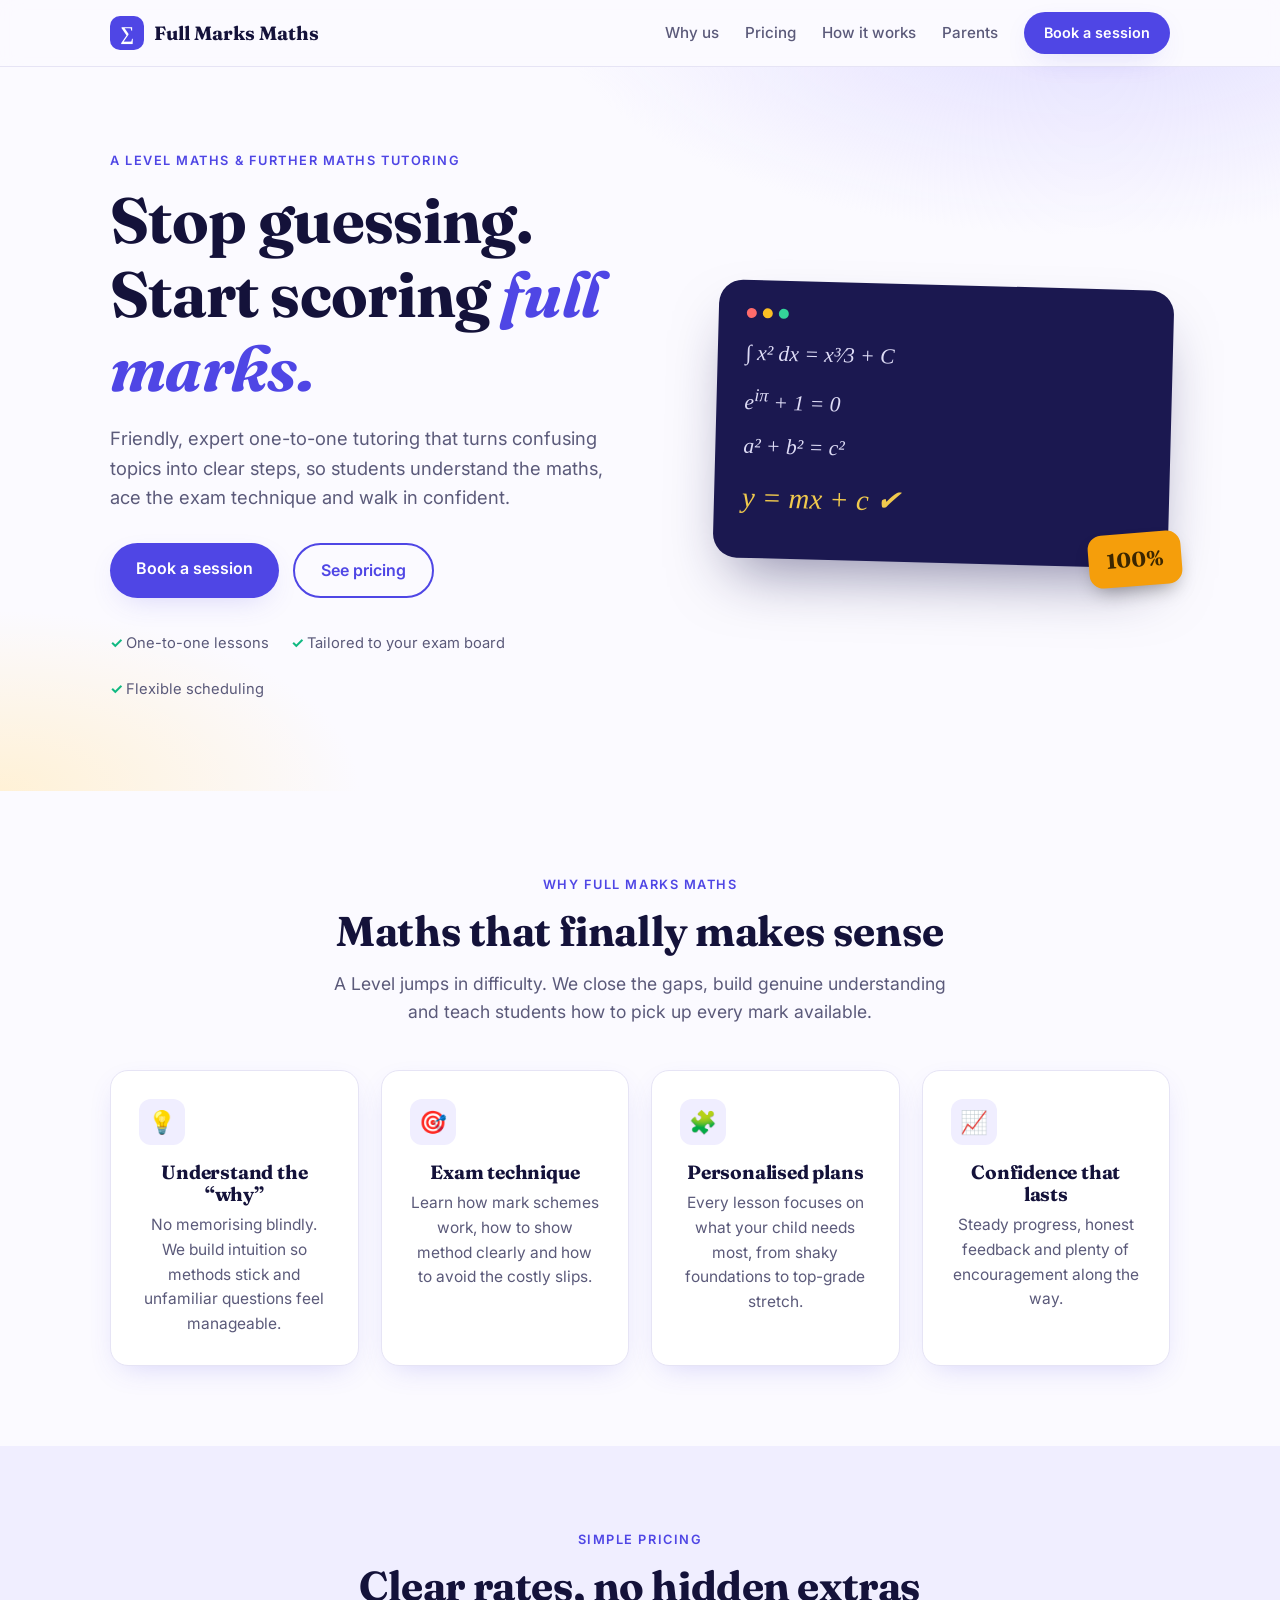
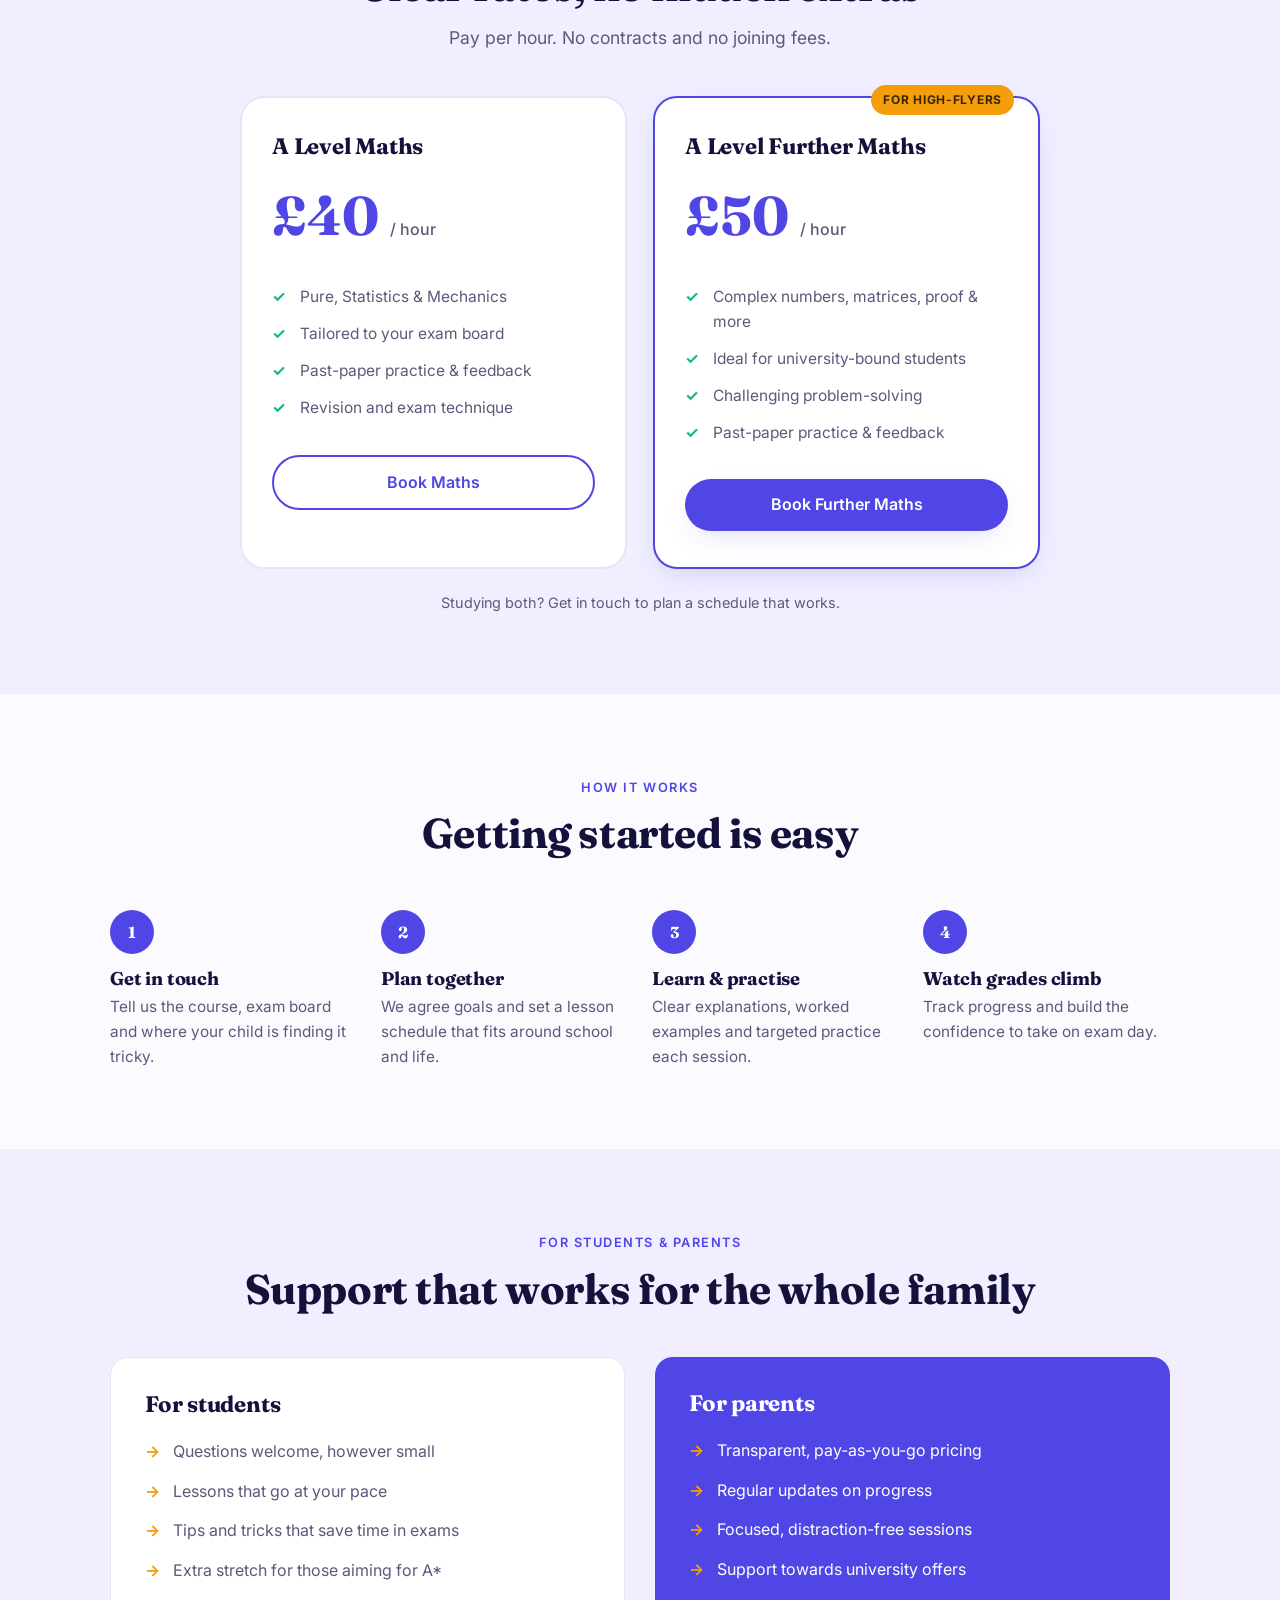
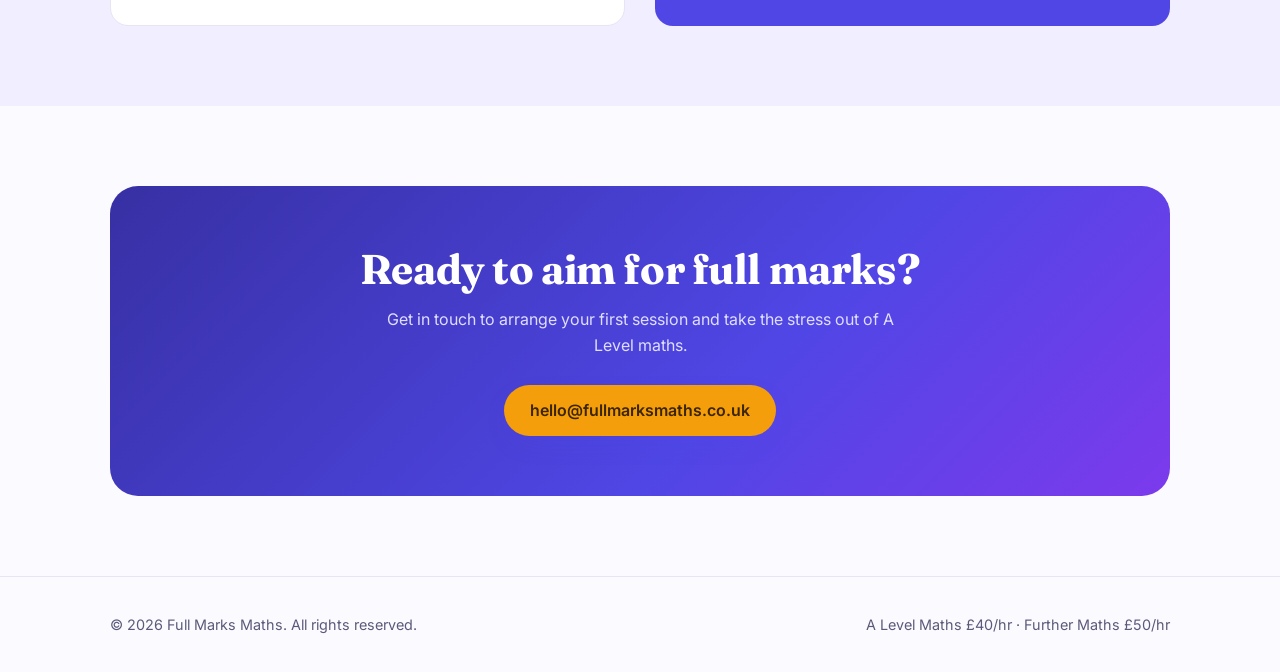
==== index.html @ 12a7d4d7 "Add Full Marks Maths homepage Co-Authored-By: Claude Sonnet 5.5 <noreply@anthropic.com> Claude-Sessi" ====
<!doctype html>
<html lang="en-GB">
<head>
<meta charset="utf-8">
<meta name="viewport" content="width=device-width, initial-scale=1">
<title>Full Marks Maths | A Level Maths & Further Maths Tutoring</title>
<meta name="description" content="Expert one-to-one A Level Maths (£40/hr) and Further Maths (£50/hr) tutoring. Build confidence, understand the why, and aim for full marks.">
<link rel="icon" href="data:image/svg+xml,<svg xmlns='http://www.w3.org/2000/svg' viewBox='0 0 100 100'><rect width='100' height='100' rx='22' fill='%234f46e5'/><text x='50' y='68' font-size='56' text-anchor='middle' fill='white' font-family='Georgia' font-style='italic'>∑</text></svg>">
<link rel="preconnect" href="https://fonts.googleapis.com">
<link rel="preconnect" href="https://fonts.gstatic.com" crossorigin>
<link href="https://fonts.googleapis.com/css2?family=Fraunces:opsz,wght@9..144,600;9..144,700&family=Inter:wght@400;500;600&display=swap" rel="stylesheet">
<style>
:root{
  --ink:#14123a; --muted:#5b5a7a; --bg:#fbfaff; --card:#ffffff;
  --brand:#4f46e5; --brand-dark:#3730a3; --accent:#f59e0b; --mint:#10b981;
  --line:#e6e4f5; --soft:#f0eeff;
  --radius:18px; --shadow:0 10px 30px -12px rgba(79,70,229,.25);
}
*{box-sizing:border-box;margin:0;padding:0}
html{scroll-behavior:smooth}
body{font-family:Inter,system-ui,sans-serif;color:var(--ink);background:var(--bg);line-height:1.6}
h1,h2,h3{font-family:Fraunces,Georgia,serif;line-height:1.15;letter-spacing:-.01em}
a{color:inherit}
.wrap{max-width:1100px;margin:0 auto;padding:0 20px}
section{padding:80px 0}
.eyebrow{display:inline-block;font-weight:600;font-size:.8rem;letter-spacing:.12em;text-transform:uppercase;color:var(--brand);margin-bottom:12px}
h2{font-size:clamp(1.8rem,4vw,2.6rem);margin-bottom:14px}
.lead{color:var(--muted);font-size:1.1rem;max-width:620px}
.center{text-align:center}.center .lead{margin:0 auto}

/* nav */
header{position:sticky;top:0;z-index:10;background:rgba(251,250,255,.85);backdrop-filter:blur(10px);border-bottom:1px solid var(--line)}
nav{display:flex;align-items:center;justify-content:space-between;height:66px}
.logo{display:flex;align-items:center;gap:10px;font-family:Fraunces,serif;font-weight:700;font-size:1.2rem;text-decoration:none}
.logo b{display:grid;place-items:center;width:34px;height:34px;border-radius:10px;background:var(--brand);color:#fff;font-style:italic}
nav ul{display:flex;gap:26px;list-style:none;align-items:center}
nav ul a{text-decoration:none;font-weight:500;font-size:.95rem;color:var(--muted)}
nav ul a:hover{color:var(--brand)}
.btn{display:inline-block;padding:13px 26px;border-radius:999px;background:var(--brand);color:#fff!important;font-weight:600;text-decoration:none;box-shadow:var(--shadow);transition:transform .15s,background .15s}
.btn:hover{background:var(--brand-dark);transform:translateY(-2px)}
.btn.ghost{background:transparent;color:var(--brand)!important;border:2px solid var(--brand);box-shadow:none}
.btn.ghost:hover{background:var(--soft)}
.btn.sm{padding:9px 20px;font-size:.9rem}

/* hero */
.hero{position:relative;overflow:hidden;padding:80px 0 90px;background:
  radial-gradient(900px 400px at 85% -10%,#e0dcff 0,transparent 60%),
  radial-gradient(600px 300px at 0% 100%,#fff1d6 0,transparent 60%)}
.hero .grid{display:grid;grid-template-columns:1.1fr .9fr;gap:50px;align-items:center}
.hero h1{font-size:clamp(2.4rem,6vw,4rem);margin-bottom:20px}
.hero h1 em{color:var(--brand);font-style:italic}
.hero p{font-size:1.15rem;color:var(--muted);max-width:520px;margin-bottom:30px}
.cta{display:flex;gap:14px;flex-wrap:wrap}
.trust{display:flex;gap:22px;flex-wrap:wrap;margin-top:34px;font-size:.92rem;color:var(--muted)}
.trust span::before{content:"✓ ";color:var(--mint);font-weight:700}

/* hero card */
.board{background:#1b1850;color:#e9e7ff;border-radius:24px;padding:28px;box-shadow:0 30px 60px -20px rgba(27,24,80,.5);transform:rotate(1.5deg);position:relative}
.board .dots{display:flex;gap:6px;margin-bottom:18px}
.board .dots i{width:10px;height:10px;border-radius:50%;background:#ff6b6b}
.board .dots i:nth-child(2){background:#fbbf24}.board .dots i:nth-child(3){background:#34d399}
.board .eq{font-family:"Times New Roman",Georgia,serif;font-style:italic;font-size:1.35rem;margin:10px 0;opacity:.95}
.board .eq.big{font-size:1.8rem;color:#fcd34d}
.board .mark{position:absolute;right:-14px;bottom:-18px;background:var(--accent);color:#3b2600;font-weight:700;border-radius:14px;padding:10px 18px;transform:rotate(-6deg);box-shadow:0 10px 20px -8px rgba(0,0,0,.4);font-family:Fraunces,serif;font-size:1.3rem}

/* cards */
.cards{display:grid;grid-template-columns:repeat(auto-fit,minmax(240px,1fr));gap:22px;margin-top:44px}
.card{background:var(--card);border:1px solid var(--line);border-radius:var(--radius);padding:28px;box-shadow:var(--shadow)}
.card .ic{width:46px;height:46px;border-radius:12px;background:var(--soft);display:grid;place-items:center;font-size:1.4rem;margin-bottom:16px}
.card h3{font-size:1.2rem;margin-bottom:8px}
.card p{color:var(--muted);font-size:.97rem}

/* pricing */
.alt{background:var(--soft)}
.prices{display:grid;grid-template-columns:repeat(auto-fit,minmax(280px,1fr));gap:26px;max-width:800px;margin:44px auto 0}
.price{background:#fff;border:2px solid var(--line);border-radius:24px;padding:36px 30px;text-align:left;position:relative}
.price.pop{border-color:var(--brand);box-shadow:var(--shadow)}
.price .tag{position:absolute;top:-13px;right:24px;background:var(--accent);color:#3b2600;font-weight:700;font-size:.75rem;padding:5px 12px;border-radius:999px;letter-spacing:.06em;text-transform:uppercase}
.price h3{font-size:1.4rem}
.amt{font-family:Fraunces,serif;font-size:3.4rem;font-weight:700;color:var(--brand);margin:12px 0 2px}
.amt small{font-size:1rem;color:var(--muted);font-family:Inter,sans-serif;font-weight:500}
.price ul{list-style:none;margin:20px 0 28px}
.price li{padding:6px 0 6px 28px;position:relative;color:var(--muted);font-size:.97rem}
.price li::before{content:"✓";position:absolute;left:0;color:var(--mint);font-weight:700}
.price .btn{width:100%;text-align:center}
.note{margin-top:22px;color:var(--muted);font-size:.9rem}

/* steps */
.steps{display:grid;grid-template-columns:repeat(auto-fit,minmax(220px,1fr));gap:24px;margin-top:44px;counter-reset:s}
.step{counter-increment:s;padding-top:8px}
.step::before{content:counter(s);display:grid;place-items:center;width:44px;height:44px;border-radius:50%;background:var(--brand);color:#fff;font-family:Fraunces,serif;font-weight:700;margin-bottom:14px}
.step h3{font-size:1.15rem;margin-bottom:6px}
.step p{color:var(--muted);font-size:.96rem}

/* parents/quote */
.two{display:grid;grid-template-columns:1fr 1fr;gap:30px;margin-top:44px}
.panel{border-radius:var(--radius);padding:34px}
.panel.a{background:#fff;border:1px solid var(--line)}
.panel.b{background:var(--brand);color:#fff}
.panel h3{margin-bottom:14px;font-size:1.4rem}
.panel ul{list-style:none}
.panel li{padding:7px 0 7px 28px;position:relative}
.panel li::before{content:"→";position:absolute;left:0;color:var(--accent);font-weight:700}
.panel.a li{color:var(--muted)}

/* cta band */
.band{background:linear-gradient(135deg,#3730a3,#4f46e5 60%,#7c3aed);color:#fff;border-radius:28px;padding:60px 30px;text-align:center}
.band h2{color:#fff}
.band p{color:#e0deff;max-width:520px;margin:0 auto 26px}
.band .btn{background:var(--accent);color:#3b2600!important}
.band .btn:hover{background:#fbbf24}

footer{padding:36px 0;color:var(--muted);font-size:.9rem;border-top:1px solid var(--line)}
footer .wrap{display:flex;justify-content:space-between;flex-wrap:wrap;gap:10px}

@media(max-width:820px){
  .hero .grid,.two{grid-template-columns:1fr}
  .board{transform:none;margin-top:10px}
  nav ul li:not(:last-child){display:none}
  section{padding:60px 0}
}
@media(prefers-reduced-motion:reduce){*{transition:none!important;scroll-behavior:auto!important}}
</style>
</head>
<body>

<header>
  <div class="wrap">
    <nav aria-label="Main">
      <a class="logo" href="#top"><b>∑</b> Full Marks Maths</a>
      <ul>
        <li><a href="#why">Why us</a></li>
        <li><a href="#pricing">Pricing</a></li>
        <li><a href="#how">How it works</a></li>
        <li><a href="#parents">Parents</a></li>
        <li><a class="btn sm" href="#contact">Book a session</a></li>
      </ul>
    </nav>
  </div>
</header>

<main id="top">
<section class="hero">
  <div class="wrap grid">
    <div>
      <span class="eyebrow">A Level Maths &amp; Further Maths Tutoring</span>
      <h1>Stop guessing. Start scoring <em>full marks.</em></h1>
      <p>Friendly, expert one-to-one tutoring that turns confusing topics into clear steps, so students understand the maths, ace the exam technique and walk in confident.</p>
      <div class="cta">
        <a class="btn" href="#contact">Book a session</a>
        <a class="btn ghost" href="#pricing">See pricing</a>
      </div>
      <div class="trust">
        <span>One-to-one lessons</span>
        <span>Tailored to your exam board</span>
        <span>Flexible scheduling</span>
      </div>
    </div>
    <div class="board" aria-hidden="true">
      <div class="dots"><i></i><i></i><i></i></div>
      <div class="eq">∫ x² dx = x³⁄3 + C</div>
      <div class="eq">e<sup>iπ</sup> + 1 = 0</div>
      <div class="eq">a² + b² = c²</div>
      <div class="eq big">y = mx + c ✔</div>
      <div class="mark">100%</div>
    </div>
  </div>
</section>

<section id="why">
  <div class="wrap center">
    <span class="eyebrow">Why Full Marks Maths</span>
    <h2>Maths that finally makes sense</h2>
    <p class="lead">A Level jumps in difficulty. We close the gaps, build genuine understanding and teach students how to pick up every mark available.</p>
    <div class="cards">
      <div class="card"><div class="ic">💡</div><h3>Understand the “why”</h3><p>No memorising blindly. We build intuition so methods stick and unfamiliar questions feel manageable.</p></div>
      <div class="card"><div class="ic">🎯</div><h3>Exam technique</h3><p>Learn how mark schemes work, how to show method clearly and how to avoid the costly slips.</p></div>
      <div class="card"><div class="ic">🧩</div><h3>Personalised plans</h3><p>Every lesson focuses on what your child needs most, from shaky foundations to top-grade stretch.</p></div>
      <div class="card"><div class="ic">📈</div><h3>Confidence that lasts</h3><p>Steady progress, honest feedback and plenty of encouragement along the way.</p></div>
    </div>
  </div>
</section>

<section id="pricing" class="alt">
  <div class="wrap center">
    <span class="eyebrow">Simple pricing</span>
    <h2>Clear rates, no hidden extras</h2>
    <p class="lead">Pay per hour. No contracts and no joining fees.</p>
    <div class="prices">
      <div class="price">
        <h3>A Level Maths</h3>
        <div class="amt">£40 <small>/ hour</small></div>
        <ul>
          <li>Pure, Statistics &amp; Mechanics</li>
          <li>Tailored to your exam board</li>
          <li>Past-paper practice &amp; feedback</li>
          <li>Revision and exam technique</li>
        </ul>
        <a class="btn ghost" href="#contact">Book Maths</a>
      </div>
      <div class="price pop">
        <span class="tag">For high-flyers</span>
        <h3>A Level Further Maths</h3>
        <div class="amt">£50 <small>/ hour</small></div>
        <ul>
          <li>Complex numbers, matrices, proof &amp; more</li>
          <li>Ideal for university-bound students</li>
          <li>Challenging problem-solving</li>
          <li>Past-paper practice &amp; feedback</li>
        </ul>
        <a class="btn" href="#contact">Book Further Maths</a>
      </div>
    </div>
    <p class="note">Studying both? Get in touch to plan a schedule that works.</p>
  </div>
</section>

<section id="how">
  <div class="wrap center">
    <span class="eyebrow">How it works</span>
    <h2>Getting started is easy</h2>
    <div class="steps" style="text-align:left">
      <div class="step"><h3>Get in touch</h3><p>Tell us the course, exam board and where your child is finding it tricky.</p></div>
      <div class="step"><h3>Plan together</h3><p>We agree goals and set a lesson schedule that fits around school and life.</p></div>
      <div class="step"><h3>Learn &amp; practise</h3><p>Clear explanations, worked examples and targeted practice each session.</p></div>
      <div class="step"><h3>Watch grades climb</h3><p>Track progress and build the confidence to take on exam day.</p></div>
    </div>
  </div>
</section>

<section id="parents" class="alt">
  <div class="wrap">
    <div class="center">
      <span class="eyebrow">For students &amp; parents</span>
      <h2>Support that works for the whole family</h2>
    </div>
    <div class="two">
      <div class="panel a">
        <h3>For students</h3>
        <ul>
          <li>Questions welcome, however small</li>
          <li>Lessons that go at your pace</li>
          <li>Tips and tricks that save time in exams</li>
          <li>Extra stretch for those aiming for A*</li>
        </ul>
      </div>
      <div class="panel b">
        <h3>For parents</h3>
        <ul>
          <li>Transparent, pay-as-you-go pricing</li>
          <li>Regular updates on progress</li>
          <li>Focused, distraction-free sessions</li>
          <li>Support towards university offers</li>
        </ul>
      </div>
    </div>
  </div>
</section>

<section id="contact">
  <div class="wrap">
    <div class="band">
      <h2>Ready to aim for full marks?</h2>
      <p>Get in touch to arrange your first session and take the stress out of A Level maths.</p>
      <a class="btn" href="mailto:hello@fullmarksmaths.co.uk">hello@fullmarksmaths.co.uk</a>
    </div>
  </div>
</section>
</main>

<footer>
  <div class="wrap">
    <span>© <span id="yr">2026</span> Full Marks Maths. All rights reserved.</span>
    <span>A Level Maths £40/hr · Further Maths £50/hr</span>
  </div>
</footer>
<script>document.getElementById('yr').textContent=new Date().getFullYear()</script>
</body>
</html>
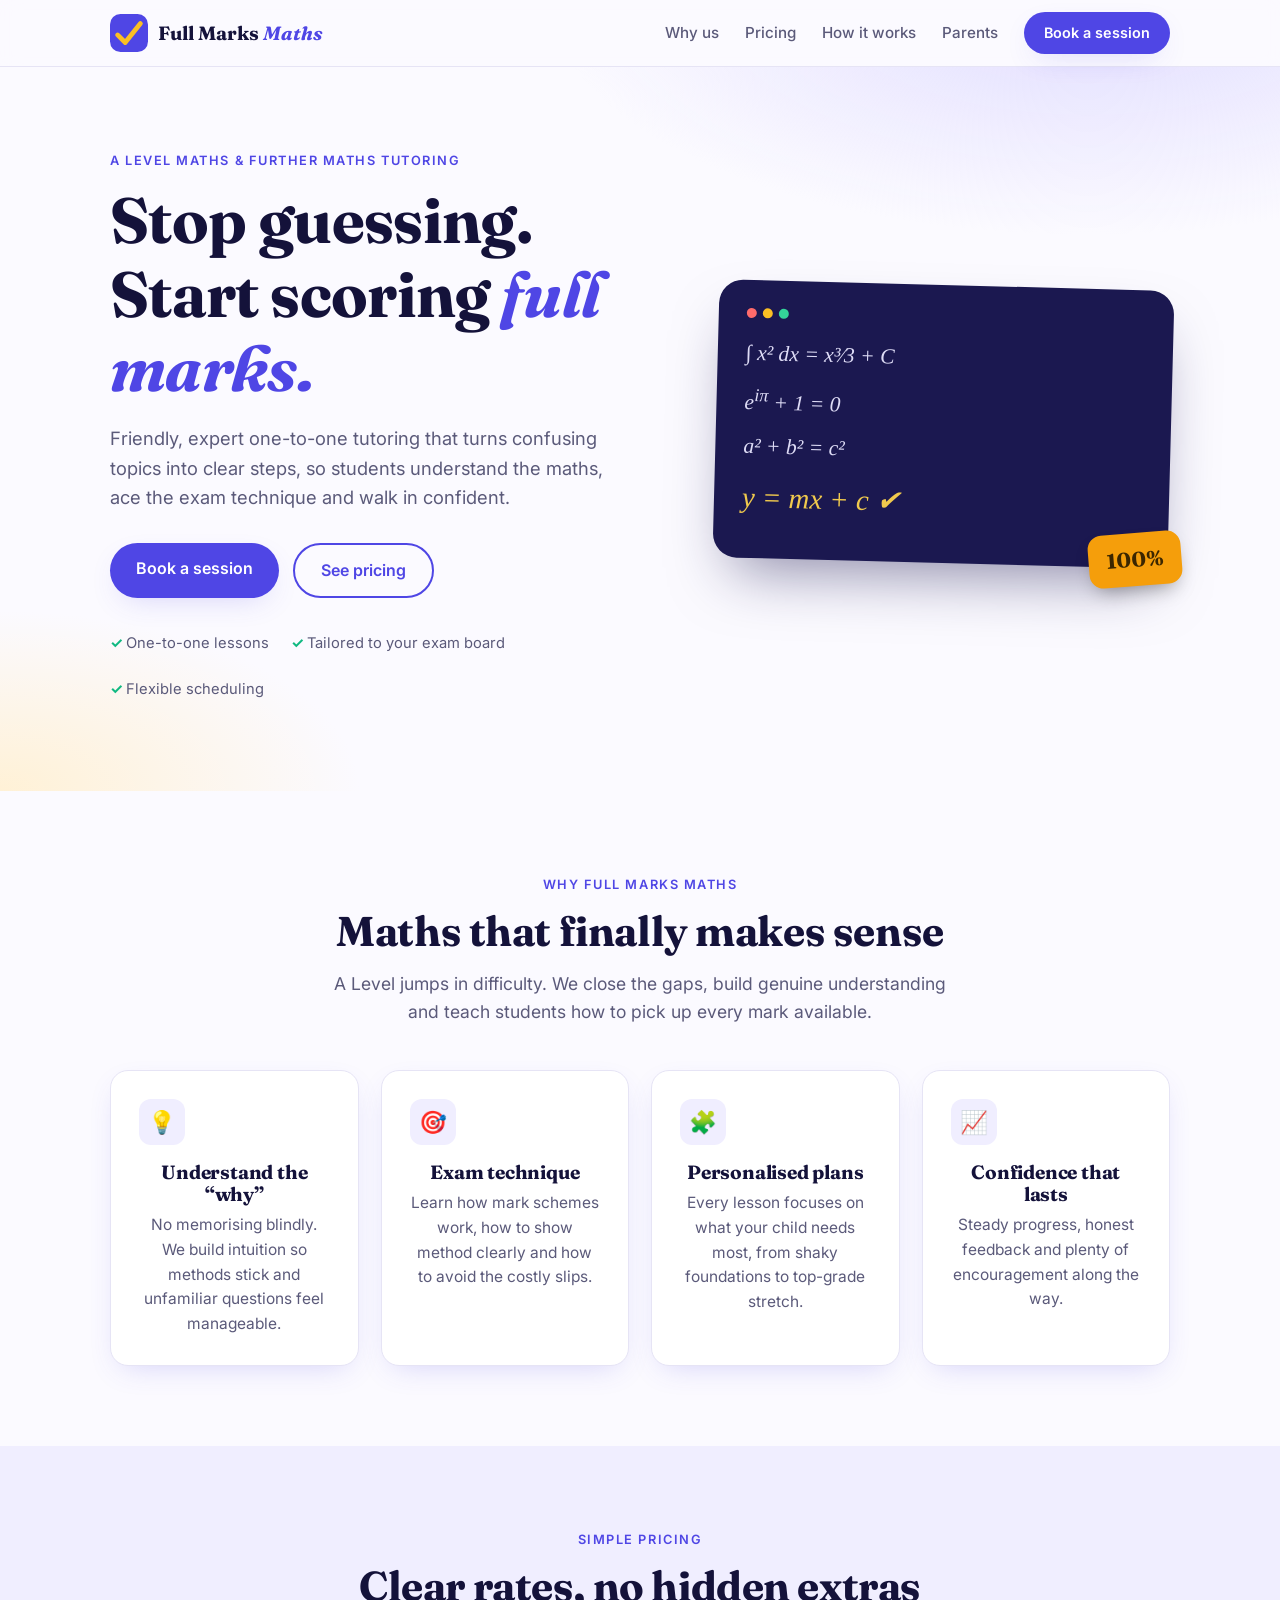
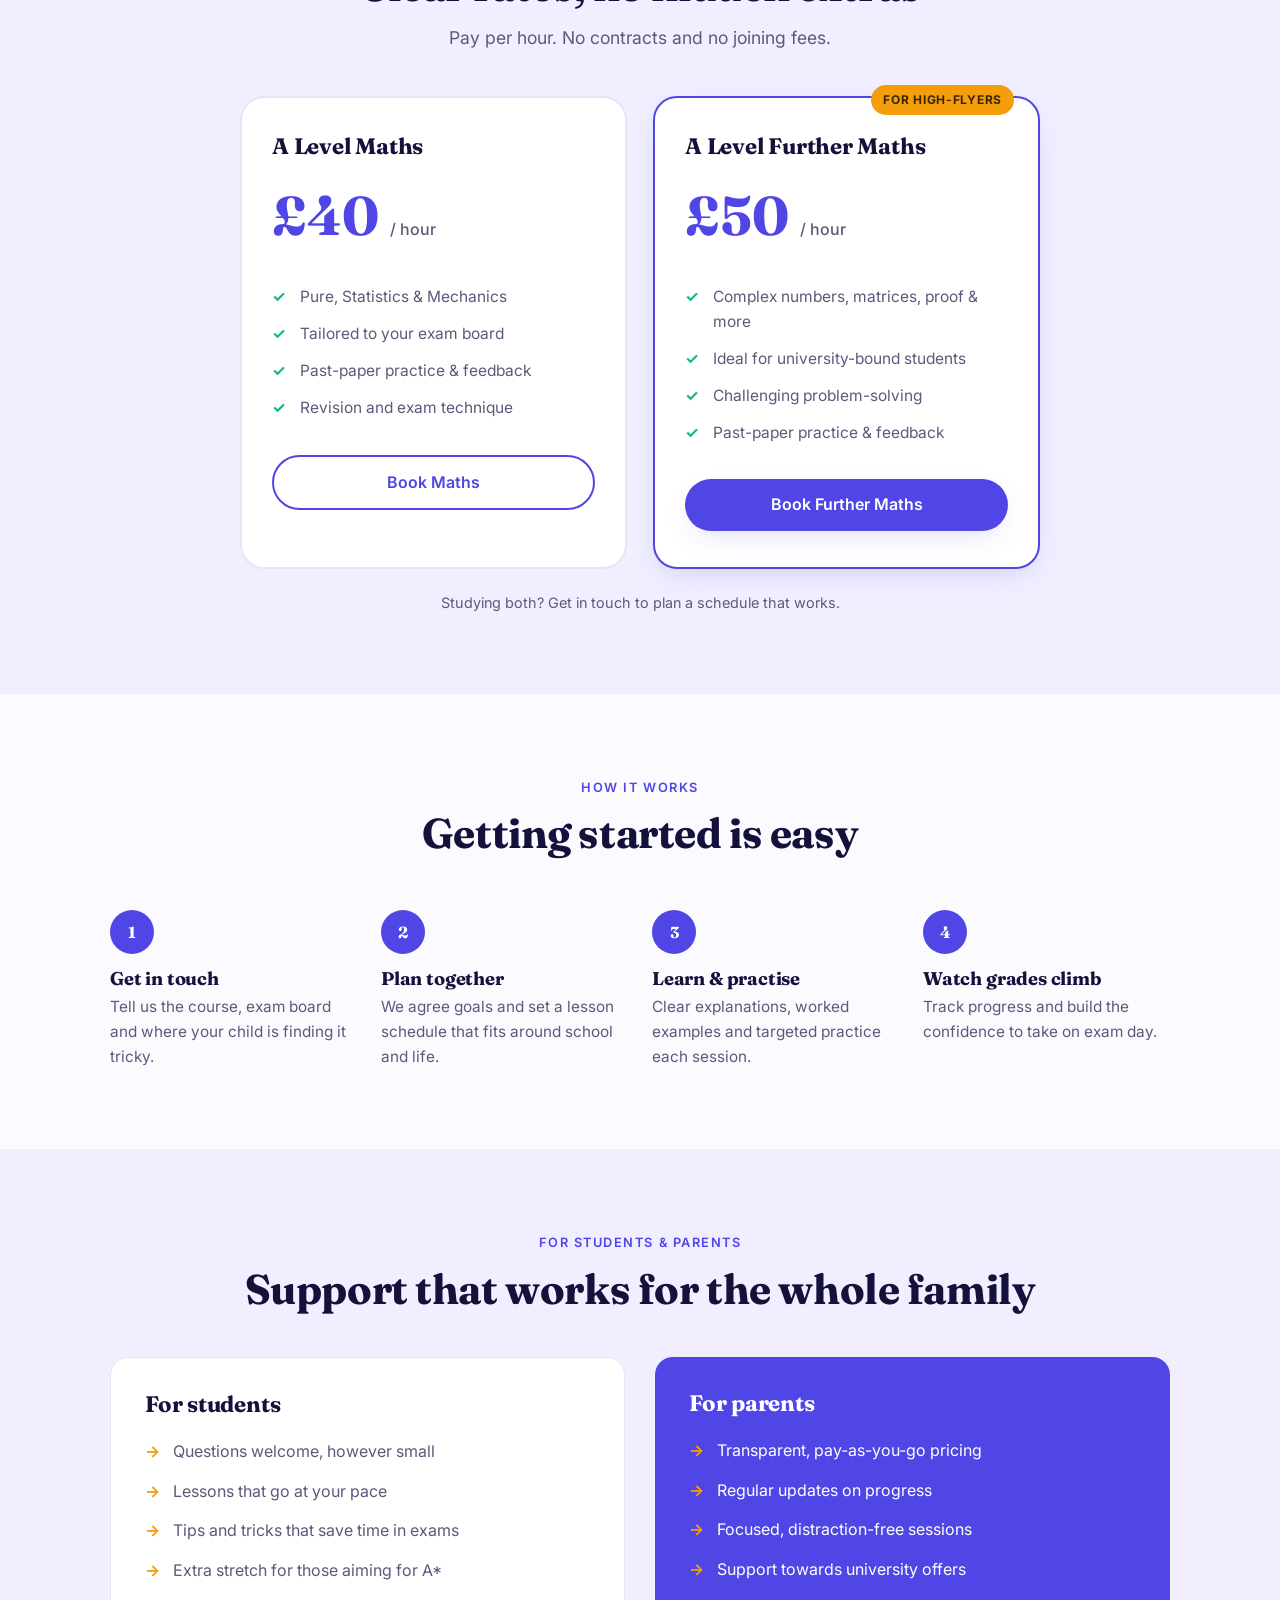
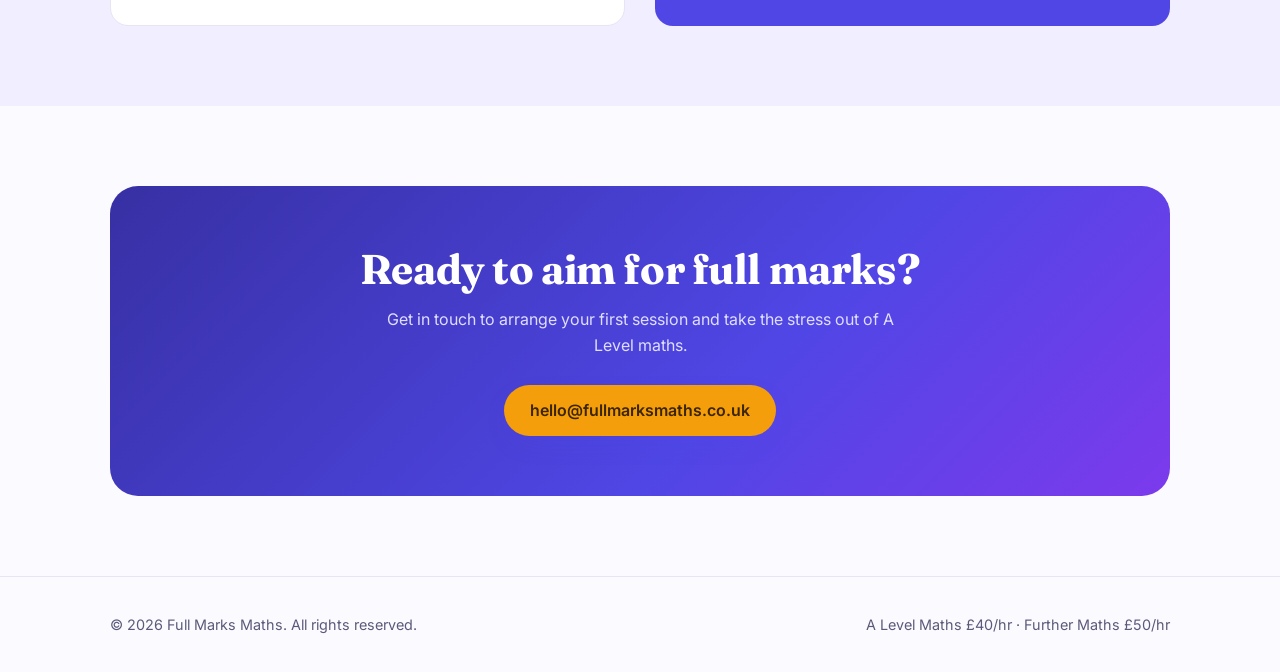
==== commit 05035206: "Replace logo with checkmark mark Co-Authored-By: Claude Sonnet 5.5 <noreply@anthropic.com> Claude-Se" ====
--- a/index.html
+++ b/index.html
@@ -5,7 +5,7 @@
 <meta name="viewport" content="width=device-width, initial-scale=1">
 <title>Full Marks Maths | A Level Maths & Further Maths Tutoring</title>
 <meta name="description" content="Expert one-to-one A Level Maths (£40/hr) and Further Maths (£50/hr) tutoring. Build confidence, understand the why, and aim for full marks.">
-<link rel="icon" href="data:image/svg+xml,<svg xmlns='http://www.w3.org/2000/svg' viewBox='0 0 100 100'><rect width='100' height='100' rx='22' fill='%234f46e5'/><text x='50' y='68' font-size='56' text-anchor='middle' fill='white' font-family='Georgia' font-style='italic'>∑</text></svg>">
+<link rel="icon" href="data:image/svg+xml,<svg xmlns='http://www.w3.org/2000/svg' viewBox='0 0 100 100'><rect width='100' height='100' rx='22' fill='%234f46e5'/><path d='M22 54l18 18 38-42' fill='none' stroke='%23fbbf24' stroke-width='12' stroke-linecap='round' stroke-linejoin='round'/></svg>">
 <link rel="preconnect" href="https://fonts.googleapis.com">
 <link rel="preconnect" href="https://fonts.gstatic.com" crossorigin>
 <link href="https://fonts.googleapis.com/css2?family=Fraunces:opsz,wght@9..144,600;9..144,700&family=Inter:wght@400;500;600&display=swap" rel="stylesheet">
@@ -32,7 +32,7 @@
 header{position:sticky;top:0;z-index:10;background:rgba(251,250,255,.85);backdrop-filter:blur(10px);border-bottom:1px solid var(--line)}
 nav{display:flex;align-items:center;justify-content:space-between;height:66px}
 .logo{display:flex;align-items:center;gap:10px;font-family:Fraunces,serif;font-weight:700;font-size:1.2rem;text-decoration:none}
-.logo b{display:grid;place-items:center;width:34px;height:34px;border-radius:10px;background:var(--brand);color:#fff;font-style:italic}
+.logo .lm{color:var(--brand);font-style:italic}
 nav ul{display:flex;gap:26px;list-style:none;align-items:center}
 nav ul a{text-decoration:none;font-weight:500;font-size:.95rem;color:var(--muted)}
 nav ul a:hover{color:var(--brand)}
@@ -127,7 +127,10 @@
 <header>
   <div class="wrap">
     <nav aria-label="Main">
-      <a class="logo" href="#top"><b>∑</b> Full Marks Maths</a>
+      <a class="logo" href="#top" aria-label="Full Marks Maths home">
+        <svg width="38" height="38" viewBox="0 0 40 40" aria-hidden="true"><rect width="40" height="40" rx="11" fill="#4f46e5"/><path d="M8 22l8 8L32 10" fill="none" stroke="#fbbf24" stroke-width="5" stroke-linecap="round" stroke-linejoin="round"/></svg>
+        <span>Full Marks <span class="lm">Maths</span></span>
+      </a>
       <ul>
         <li><a href="#why">Why us</a></li>
         <li><a href="#pricing">Pricing</a></li>
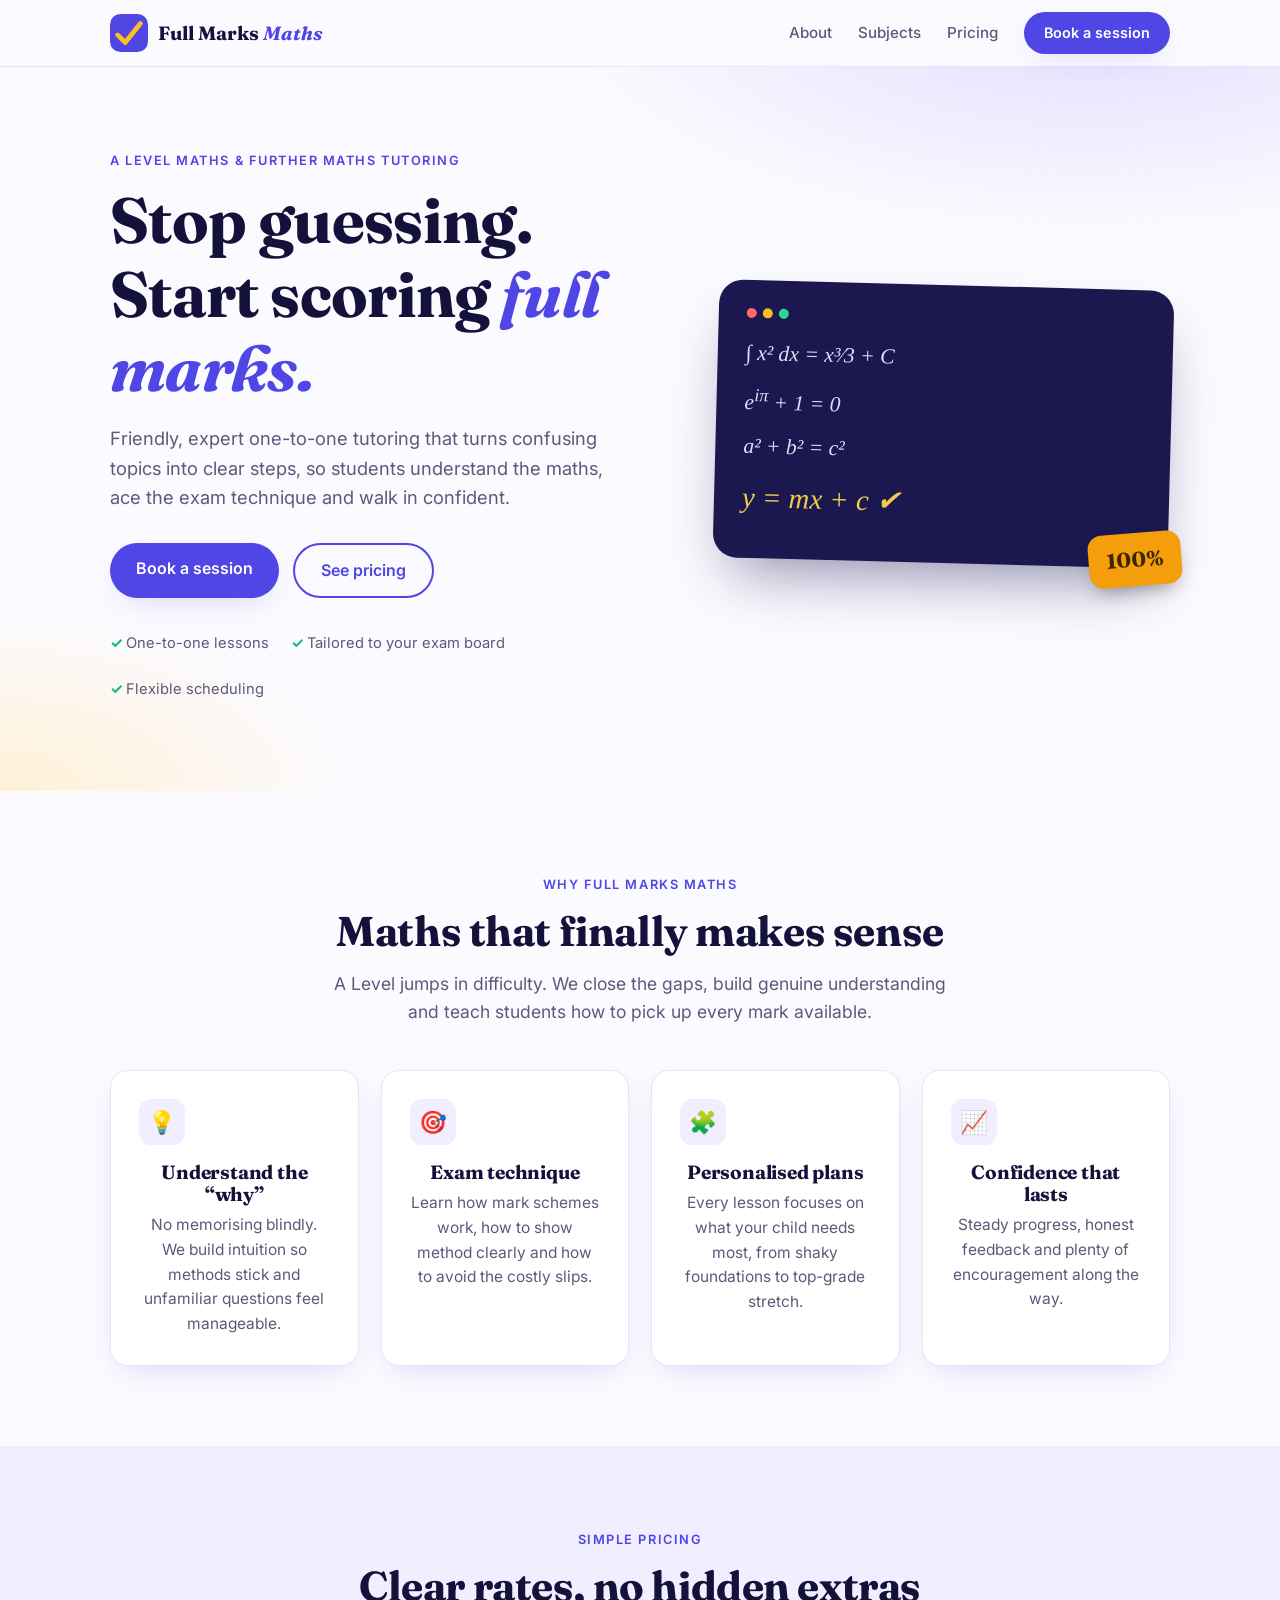
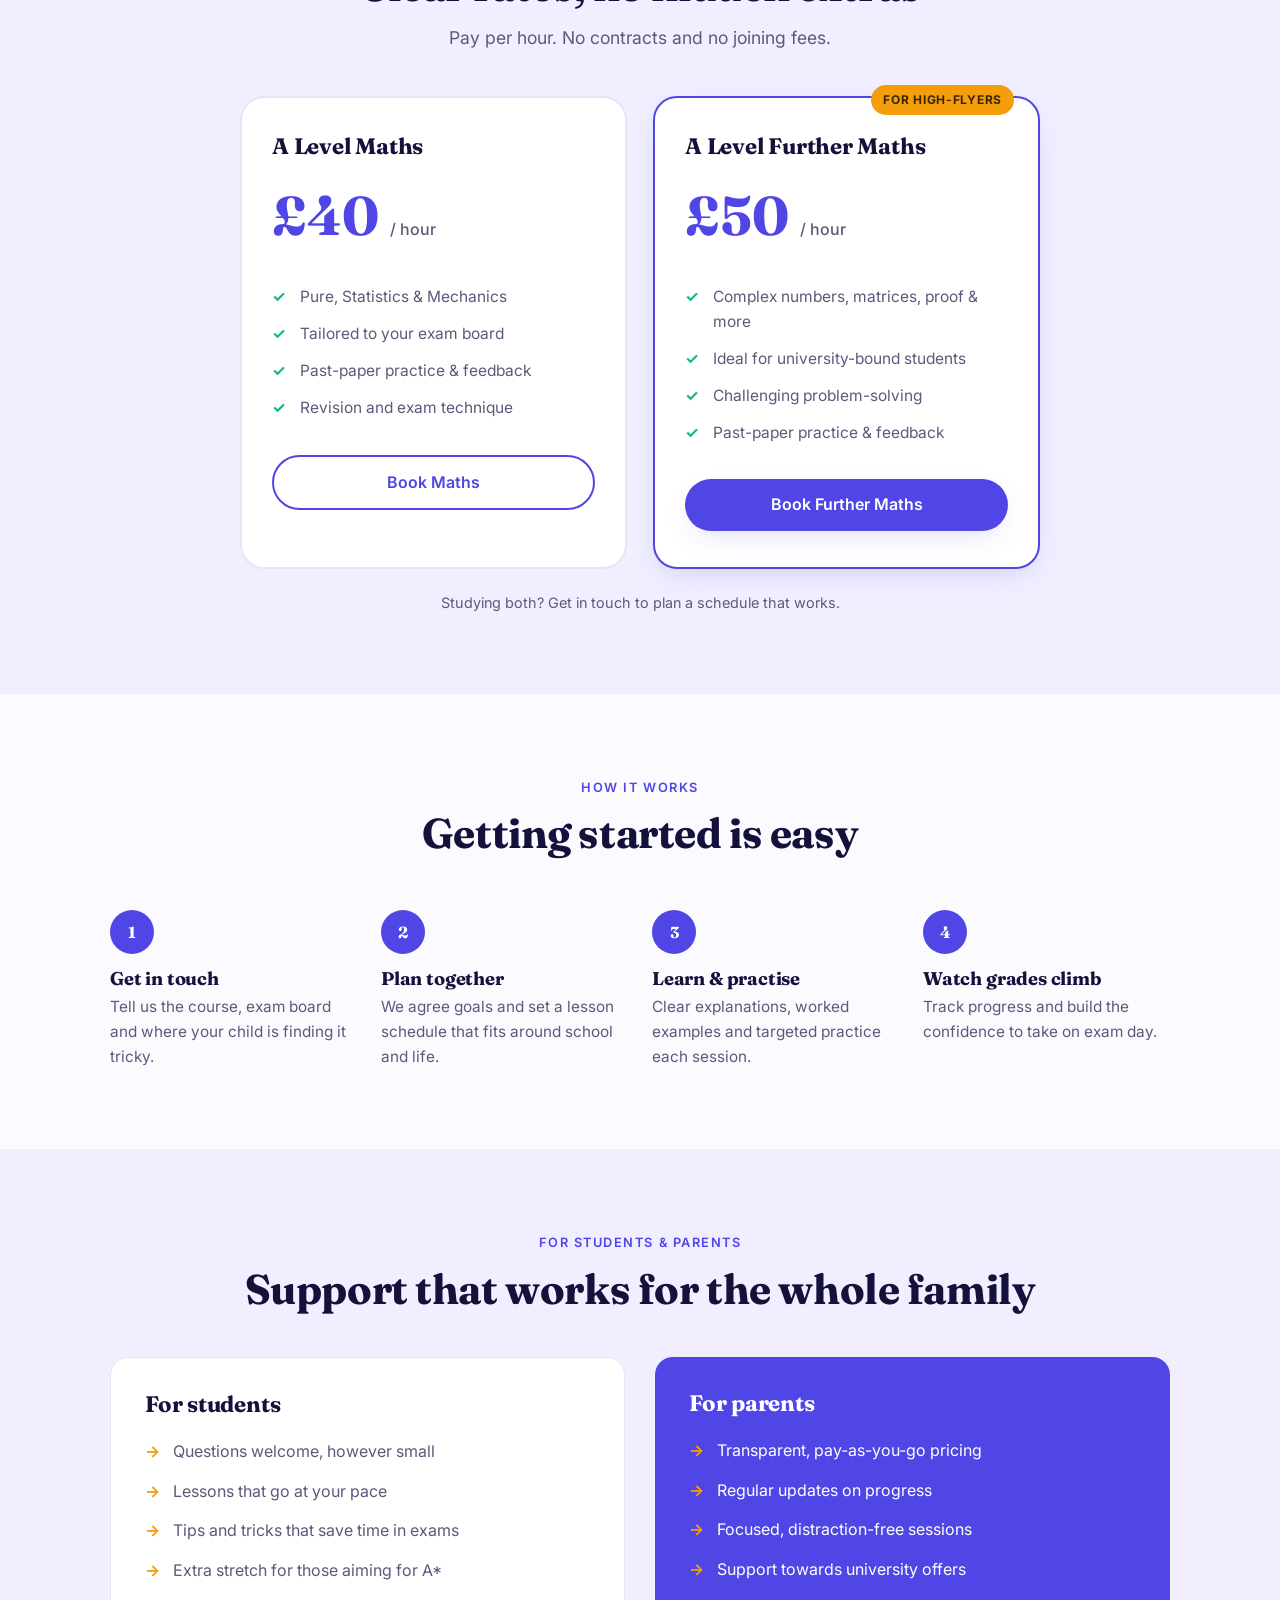
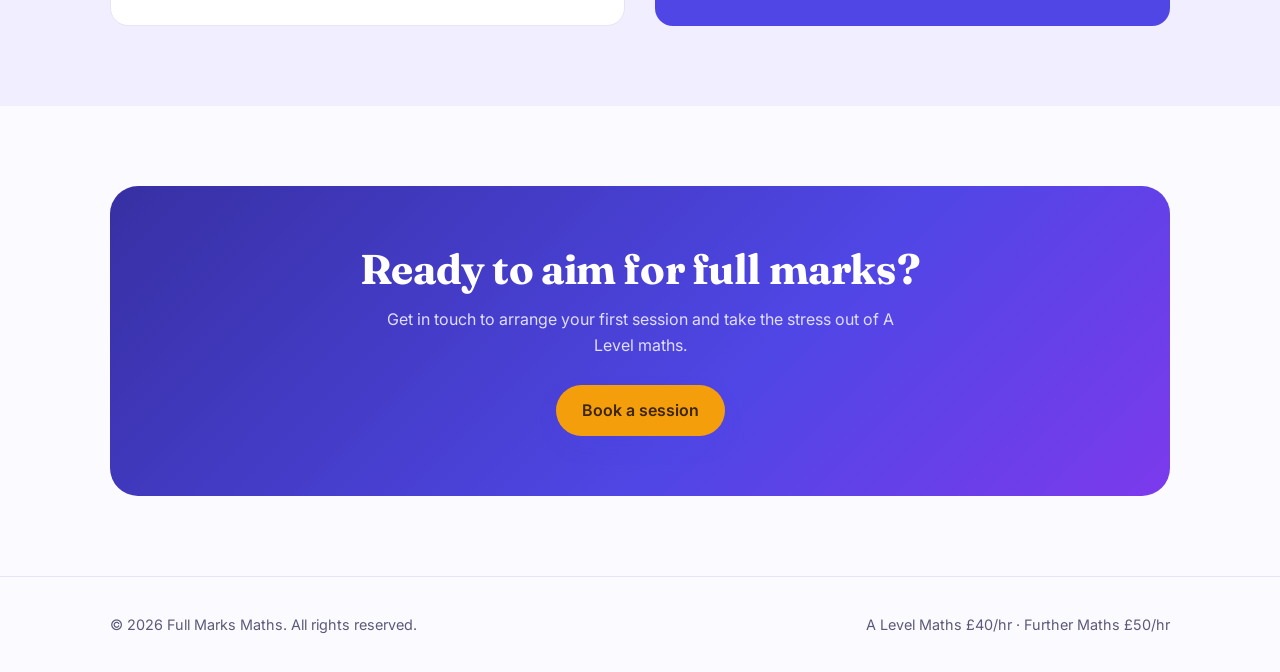
==== commit 3c9fb039: "Add About, Subjects, Pricing and Contact pages with shared stylesheet Co-Authored-By: Claude Sonnet " ====
--- a/index.html
+++ b/index.html
@@ -9,118 +9,7 @@
 <link rel="preconnect" href="https://fonts.googleapis.com">
 <link rel="preconnect" href="https://fonts.gstatic.com" crossorigin>
 <link href="https://fonts.googleapis.com/css2?family=Fraunces:opsz,wght@9..144,600;9..144,700&family=Inter:wght@400;500;600&display=swap" rel="stylesheet">
-<style>
-:root{
-  --ink:#14123a; --muted:#5b5a7a; --bg:#fbfaff; --card:#ffffff;
-  --brand:#4f46e5; --brand-dark:#3730a3; --accent:#f59e0b; --mint:#10b981;
-  --line:#e6e4f5; --soft:#f0eeff;
-  --radius:18px; --shadow:0 10px 30px -12px rgba(79,70,229,.25);
-}
-*{box-sizing:border-box;margin:0;padding:0}
-html{scroll-behavior:smooth}
-body{font-family:Inter,system-ui,sans-serif;color:var(--ink);background:var(--bg);line-height:1.6}
-h1,h2,h3{font-family:Fraunces,Georgia,serif;line-height:1.15;letter-spacing:-.01em}
-a{color:inherit}
-.wrap{max-width:1100px;margin:0 auto;padding:0 20px}
-section{padding:80px 0}
-.eyebrow{display:inline-block;font-weight:600;font-size:.8rem;letter-spacing:.12em;text-transform:uppercase;color:var(--brand);margin-bottom:12px}
-h2{font-size:clamp(1.8rem,4vw,2.6rem);margin-bottom:14px}
-.lead{color:var(--muted);font-size:1.1rem;max-width:620px}
-.center{text-align:center}.center .lead{margin:0 auto}
-
-/* nav */
-header{position:sticky;top:0;z-index:10;background:rgba(251,250,255,.85);backdrop-filter:blur(10px);border-bottom:1px solid var(--line)}
-nav{display:flex;align-items:center;justify-content:space-between;height:66px}
-.logo{display:flex;align-items:center;gap:10px;font-family:Fraunces,serif;font-weight:700;font-size:1.2rem;text-decoration:none}
-.logo .lm{color:var(--brand);font-style:italic}
-nav ul{display:flex;gap:26px;list-style:none;align-items:center}
-nav ul a{text-decoration:none;font-weight:500;font-size:.95rem;color:var(--muted)}
-nav ul a:hover{color:var(--brand)}
-.btn{display:inline-block;padding:13px 26px;border-radius:999px;background:var(--brand);color:#fff!important;font-weight:600;text-decoration:none;box-shadow:var(--shadow);transition:transform .15s,background .15s}
-.btn:hover{background:var(--brand-dark);transform:translateY(-2px)}
-.btn.ghost{background:transparent;color:var(--brand)!important;border:2px solid var(--brand);box-shadow:none}
-.btn.ghost:hover{background:var(--soft)}
-.btn.sm{padding:9px 20px;font-size:.9rem}
-
-/* hero */
-.hero{position:relative;overflow:hidden;padding:80px 0 90px;background:
-  radial-gradient(900px 400px at 85% -10%,#e0dcff 0,transparent 60%),
-  radial-gradient(600px 300px at 0% 100%,#fff1d6 0,transparent 60%)}
-.hero .grid{display:grid;grid-template-columns:1.1fr .9fr;gap:50px;align-items:center}
-.hero h1{font-size:clamp(2.4rem,6vw,4rem);margin-bottom:20px}
-.hero h1 em{color:var(--brand);font-style:italic}
-.hero p{font-size:1.15rem;color:var(--muted);max-width:520px;margin-bottom:30px}
-.cta{display:flex;gap:14px;flex-wrap:wrap}
-.trust{display:flex;gap:22px;flex-wrap:wrap;margin-top:34px;font-size:.92rem;color:var(--muted)}
-.trust span::before{content:"✓ ";color:var(--mint);font-weight:700}
-
-/* hero card */
-.board{background:#1b1850;color:#e9e7ff;border-radius:24px;padding:28px;box-shadow:0 30px 60px -20px rgba(27,24,80,.5);transform:rotate(1.5deg);position:relative}
-.board .dots{display:flex;gap:6px;margin-bottom:18px}
-.board .dots i{width:10px;height:10px;border-radius:50%;background:#ff6b6b}
-.board .dots i:nth-child(2){background:#fbbf24}.board .dots i:nth-child(3){background:#34d399}
-.board .eq{font-family:"Times New Roman",Georgia,serif;font-style:italic;font-size:1.35rem;margin:10px 0;opacity:.95}
-.board .eq.big{font-size:1.8rem;color:#fcd34d}
-.board .mark{position:absolute;right:-14px;bottom:-18px;background:var(--accent);color:#3b2600;font-weight:700;border-radius:14px;padding:10px 18px;transform:rotate(-6deg);box-shadow:0 10px 20px -8px rgba(0,0,0,.4);font-family:Fraunces,serif;font-size:1.3rem}
-
-/* cards */
-.cards{display:grid;grid-template-columns:repeat(auto-fit,minmax(240px,1fr));gap:22px;margin-top:44px}
-.card{background:var(--card);border:1px solid var(--line);border-radius:var(--radius);padding:28px;box-shadow:var(--shadow)}
-.card .ic{width:46px;height:46px;border-radius:12px;background:var(--soft);display:grid;place-items:center;font-size:1.4rem;margin-bottom:16px}
-.card h3{font-size:1.2rem;margin-bottom:8px}
-.card p{color:var(--muted);font-size:.97rem}
-
-/* pricing */
-.alt{background:var(--soft)}
-.prices{display:grid;grid-template-columns:repeat(auto-fit,minmax(280px,1fr));gap:26px;max-width:800px;margin:44px auto 0}
-.price{background:#fff;border:2px solid var(--line);border-radius:24px;padding:36px 30px;text-align:left;position:relative}
-.price.pop{border-color:var(--brand);box-shadow:var(--shadow)}
-.price .tag{position:absolute;top:-13px;right:24px;background:var(--accent);color:#3b2600;font-weight:700;font-size:.75rem;padding:5px 12px;border-radius:999px;letter-spacing:.06em;text-transform:uppercase}
-.price h3{font-size:1.4rem}
-.amt{font-family:Fraunces,serif;font-size:3.4rem;font-weight:700;color:var(--brand);margin:12px 0 2px}
-.amt small{font-size:1rem;color:var(--muted);font-family:Inter,sans-serif;font-weight:500}
-.price ul{list-style:none;margin:20px 0 28px}
-.price li{padding:6px 0 6px 28px;position:relative;color:var(--muted);font-size:.97rem}
-.price li::before{content:"✓";position:absolute;left:0;color:var(--mint);font-weight:700}
-.price .btn{width:100%;text-align:center}
-.note{margin-top:22px;color:var(--muted);font-size:.9rem}
-
-/* steps */
-.steps{display:grid;grid-template-columns:repeat(auto-fit,minmax(220px,1fr));gap:24px;margin-top:44px;counter-reset:s}
-.step{counter-increment:s;padding-top:8px}
-.step::before{content:counter(s);display:grid;place-items:center;width:44px;height:44px;border-radius:50%;background:var(--brand);color:#fff;font-family:Fraunces,serif;font-weight:700;margin-bottom:14px}
-.step h3{font-size:1.15rem;margin-bottom:6px}
-.step p{color:var(--muted);font-size:.96rem}
-
-/* parents/quote */
-.two{display:grid;grid-template-columns:1fr 1fr;gap:30px;margin-top:44px}
-.panel{border-radius:var(--radius);padding:34px}
-.panel.a{background:#fff;border:1px solid var(--line)}
-.panel.b{background:var(--brand);color:#fff}
-.panel h3{margin-bottom:14px;font-size:1.4rem}
-.panel ul{list-style:none}
-.panel li{padding:7px 0 7px 28px;position:relative}
-.panel li::before{content:"→";position:absolute;left:0;color:var(--accent);font-weight:700}
-.panel.a li{color:var(--muted)}
-
-/* cta band */
-.band{background:linear-gradient(135deg,#3730a3,#4f46e5 60%,#7c3aed);color:#fff;border-radius:28px;padding:60px 30px;text-align:center}
-.band h2{color:#fff}
-.band p{color:#e0deff;max-width:520px;margin:0 auto 26px}
-.band .btn{background:var(--accent);color:#3b2600!important}
-.band .btn:hover{background:#fbbf24}
-
-footer{padding:36px 0;color:var(--muted);font-size:.9rem;border-top:1px solid var(--line)}
-footer .wrap{display:flex;justify-content:space-between;flex-wrap:wrap;gap:10px}
-
-@media(max-width:820px){
-  .hero .grid,.two{grid-template-columns:1fr}
-  .board{transform:none;margin-top:10px}
-  nav ul li:not(:last-child){display:none}
-  section{padding:60px 0}
-}
-@media(prefers-reduced-motion:reduce){*{transition:none!important;scroll-behavior:auto!important}}
-</style>
+<link rel="stylesheet" href="styles.css">
 </head>
 <body>
 
@@ -131,13 +20,7 @@
         <svg width="38" height="38" viewBox="0 0 40 40" aria-hidden="true"><rect width="40" height="40" rx="11" fill="#4f46e5"/><path d="M8 22l8 8L32 10" fill="none" stroke="#fbbf24" stroke-width="5" stroke-linecap="round" stroke-linejoin="round"/></svg>
         <span>Full Marks <span class="lm">Maths</span></span>
       </a>
-      <ul>
-        <li><a href="#why">Why us</a></li>
-        <li><a href="#pricing">Pricing</a></li>
-        <li><a href="#how">How it works</a></li>
-        <li><a href="#parents">Parents</a></li>
-        <li><a class="btn sm" href="#contact">Book a session</a></li>
-      </ul>
+      <ul><li><a href="about.html">About</a></li><li><a href="subjects.html">Subjects</a></li><li><a href="pricing.html">Pricing</a></li><li><a class="btn sm" href="contact.html">Book a session</a></li></ul>
     </nav>
   </div>
 </header>
@@ -150,8 +33,8 @@
       <h1>Stop guessing. Start scoring <em>full marks.</em></h1>
       <p>Friendly, expert one-to-one tutoring that turns confusing topics into clear steps, so students understand the maths, ace the exam technique and walk in confident.</p>
       <div class="cta">
-        <a class="btn" href="#contact">Book a session</a>
-        <a class="btn ghost" href="#pricing">See pricing</a>
+        <a class="btn" href="contact.html">Book a session</a>
+        <a class="btn ghost" href="pricing.html">See pricing</a>
       </div>
       <div class="trust">
         <span>One-to-one lessons</span>
@@ -199,7 +82,7 @@
           <li>Past-paper practice &amp; feedback</li>
           <li>Revision and exam technique</li>
         </ul>
-        <a class="btn ghost" href="#contact">Book Maths</a>
+        <a class="btn ghost" href="contact.html">Book Maths</a>
       </div>
       <div class="price pop">
         <span class="tag">For high-flyers</span>
@@ -211,7 +94,7 @@
           <li>Challenging problem-solving</li>
           <li>Past-paper practice &amp; feedback</li>
         </ul>
-        <a class="btn" href="#contact">Book Further Maths</a>
+        <a class="btn" href="contact.html">Book Further Maths</a>
       </div>
     </div>
     <p class="note">Studying both? Get in touch to plan a schedule that works.</p>
@@ -265,7 +148,7 @@
     <div class="band">
       <h2>Ready to aim for full marks?</h2>
       <p>Get in touch to arrange your first session and take the stress out of A Level maths.</p>
-      <a class="btn" href="mailto:hello@fullmarksmaths.co.uk">hello@fullmarksmaths.co.uk</a>
+      <a class="btn" href="contact.html">Book a session</a>
     </div>
   </div>
 </section>
--- a/styles.css
+++ b/styles.css
@@ -0,0 +1,140 @@
+:root{
+  --ink:#14123a; --muted:#5b5a7a; --bg:#fbfaff; --card:#ffffff;
+  --brand:#4f46e5; --brand-dark:#3730a3; --accent:#f59e0b; --mint:#10b981;
+  --line:#e6e4f5; --soft:#f0eeff;
+  --radius:18px; --shadow:0 10px 30px -12px rgba(79,70,229,.25);
+}
+*{box-sizing:border-box;margin:0;padding:0}
+html{scroll-behavior:smooth}
+body{font-family:Inter,system-ui,sans-serif;color:var(--ink);background:var(--bg);line-height:1.6}
+h1,h2,h3{font-family:Fraunces,Georgia,serif;line-height:1.15;letter-spacing:-.01em}
+a{color:inherit}
+.wrap{max-width:1100px;margin:0 auto;padding:0 20px}
+section{padding:80px 0}
+.eyebrow{display:inline-block;font-weight:600;font-size:.8rem;letter-spacing:.12em;text-transform:uppercase;color:var(--brand);margin-bottom:12px}
+h2{font-size:clamp(1.8rem,4vw,2.6rem);margin-bottom:14px}
+.lead{color:var(--muted);font-size:1.1rem;max-width:620px}
+.center{text-align:center}.center .lead{margin:0 auto}
+
+/* nav */
+header{position:sticky;top:0;z-index:10;background:rgba(251,250,255,.85);backdrop-filter:blur(10px);border-bottom:1px solid var(--line)}
+nav{display:flex;align-items:center;justify-content:space-between;height:66px}
+.logo{display:flex;align-items:center;gap:10px;font-family:Fraunces,serif;font-weight:700;font-size:1.2rem;text-decoration:none}
+.logo .lm{color:var(--brand);font-style:italic}
+nav ul{display:flex;gap:26px;list-style:none;align-items:center}
+nav ul a{text-decoration:none;font-weight:500;font-size:.95rem;color:var(--muted)}
+nav ul a:hover{color:var(--brand)}
+.btn{display:inline-block;padding:13px 26px;border-radius:999px;background:var(--brand);color:#fff!important;font-weight:600;text-decoration:none;box-shadow:var(--shadow);transition:transform .15s,background .15s}
+.btn:hover{background:var(--brand-dark);transform:translateY(-2px)}
+.btn.ghost{background:transparent;color:var(--brand)!important;border:2px solid var(--brand);box-shadow:none}
+.btn.ghost:hover{background:var(--soft)}
+.btn.sm{padding:9px 20px;font-size:.9rem}
+
+/* hero */
+.hero{position:relative;overflow:hidden;padding:80px 0 90px;background:
+  radial-gradient(900px 400px at 85% -10%,#e0dcff 0,transparent 60%),
+  radial-gradient(600px 300px at 0% 100%,#fff1d6 0,transparent 60%)}
+.hero .grid{display:grid;grid-template-columns:1.1fr .9fr;gap:50px;align-items:center}
+.hero h1{font-size:clamp(2.4rem,6vw,4rem);margin-bottom:20px}
+.hero h1 em{color:var(--brand);font-style:italic}
+.hero p{font-size:1.15rem;color:var(--muted);max-width:520px;margin-bottom:30px}
+.cta{display:flex;gap:14px;flex-wrap:wrap}
+.trust{display:flex;gap:22px;flex-wrap:wrap;margin-top:34px;font-size:.92rem;color:var(--muted)}
+.trust span::before{content:"✓ ";color:var(--mint);font-weight:700}
+
+/* hero card */
+.board{background:#1b1850;color:#e9e7ff;border-radius:24px;padding:28px;box-shadow:0 30px 60px -20px rgba(27,24,80,.5);transform:rotate(1.5deg);position:relative}
+.board .dots{display:flex;gap:6px;margin-bottom:18px}
+.board .dots i{width:10px;height:10px;border-radius:50%;background:#ff6b6b}
+.board .dots i:nth-child(2){background:#fbbf24}.board .dots i:nth-child(3){background:#34d399}
+.board .eq{font-family:"Times New Roman",Georgia,serif;font-style:italic;font-size:1.35rem;margin:10px 0;opacity:.95}
+.board .eq.big{font-size:1.8rem;color:#fcd34d}
+.board .mark{position:absolute;right:-14px;bottom:-18px;background:var(--accent);color:#3b2600;font-weight:700;border-radius:14px;padding:10px 18px;transform:rotate(-6deg);box-shadow:0 10px 20px -8px rgba(0,0,0,.4);font-family:Fraunces,serif;font-size:1.3rem}
+
+/* cards */
+.cards{display:grid;grid-template-columns:repeat(auto-fit,minmax(240px,1fr));gap:22px;margin-top:44px}
+.card{background:var(--card);border:1px solid var(--line);border-radius:var(--radius);padding:28px;box-shadow:var(--shadow)}
+.card .ic{width:46px;height:46px;border-radius:12px;background:var(--soft);display:grid;place-items:center;font-size:1.4rem;margin-bottom:16px}
+.card h3{font-size:1.2rem;margin-bottom:8px}
+.card p{color:var(--muted);font-size:.97rem}
+
+/* pricing */
+.alt{background:var(--soft)}
+.prices{display:grid;grid-template-columns:repeat(auto-fit,minmax(280px,1fr));gap:26px;max-width:800px;margin:44px auto 0}
+.price{background:#fff;border:2px solid var(--line);border-radius:24px;padding:36px 30px;text-align:left;position:relative}
+.price.pop{border-color:var(--brand);box-shadow:var(--shadow)}
+.price .tag{position:absolute;top:-13px;right:24px;background:var(--accent);color:#3b2600;font-weight:700;font-size:.75rem;padding:5px 12px;border-radius:999px;letter-spacing:.06em;text-transform:uppercase}
+.price h3{font-size:1.4rem}
+.amt{font-family:Fraunces,serif;font-size:3.4rem;font-weight:700;color:var(--brand);margin:12px 0 2px}
+.amt small{font-size:1rem;color:var(--muted);font-family:Inter,sans-serif;font-weight:500}
+.price ul{list-style:none;margin:20px 0 28px}
+.price li{padding:6px 0 6px 28px;position:relative;color:var(--muted);font-size:.97rem}
+.price li::before{content:"✓";position:absolute;left:0;color:var(--mint);font-weight:700}
+.price .btn{width:100%;text-align:center}
+.note{margin-top:22px;color:var(--muted);font-size:.9rem}
+
+/* steps */
+.steps{display:grid;grid-template-columns:repeat(auto-fit,minmax(220px,1fr));gap:24px;margin-top:44px;counter-reset:s}
+.step{counter-increment:s;padding-top:8px}
+.step::before{content:counter(s);display:grid;place-items:center;width:44px;height:44px;border-radius:50%;background:var(--brand);color:#fff;font-family:Fraunces,serif;font-weight:700;margin-bottom:14px}
+.step h3{font-size:1.15rem;margin-bottom:6px}
+.step p{color:var(--muted);font-size:.96rem}
+
+/* parents/quote */
+.two{display:grid;grid-template-columns:1fr 1fr;gap:30px;margin-top:44px}
+.panel{border-radius:var(--radius);padding:34px}
+.panel.a{background:#fff;border:1px solid var(--line)}
+.panel.b{background:var(--brand);color:#fff}
+.panel h3{margin-bottom:14px;font-size:1.4rem}
+.panel ul{list-style:none}
+.panel li{padding:7px 0 7px 28px;position:relative}
+.panel li::before{content:"→";position:absolute;left:0;color:var(--accent);font-weight:700}
+.panel.a li{color:var(--muted)}
+
+/* cta band */
+.band{background:linear-gradient(135deg,#3730a3,#4f46e5 60%,#7c3aed);color:#fff;border-radius:28px;padding:60px 30px;text-align:center}
+.band h2{color:#fff}
+.band p{color:#e0deff;max-width:520px;margin:0 auto 26px}
+.band .btn{background:var(--accent);color:#3b2600!important}
+.band .btn:hover{background:#fbbf24}
+
+footer{padding:36px 0;color:var(--muted);font-size:.9rem;border-top:1px solid var(--line)}
+footer .wrap{display:flex;justify-content:space-between;flex-wrap:wrap;gap:10px}
+
+@media(max-width:820px){
+  .hero .grid,.two{grid-template-columns:1fr}
+  .board{transform:none;margin-top:10px}
+  nav ul li:not(:last-child){display:none}
+  section{padding:60px 0}
+}
+@media(prefers-reduced-motion:reduce){*{transition:none!important;scroll-behavior:auto!important}}
+
+/* inner pages */
+nav ul a.on{color:var(--brand)}
+.page-hero{padding:64px 0 50px;background:radial-gradient(800px 300px at 90% -20%,#e0dcff 0,transparent 60%),radial-gradient(500px 250px at 0% 100%,#fff1d6 0,transparent 60%)}
+.page-hero h1{font-size:clamp(2.1rem,5vw,3.2rem);margin-bottom:14px}
+.page-hero p{color:var(--muted);font-size:1.1rem;max-width:620px}
+.split{display:grid;grid-template-columns:1fr 1fr;gap:40px;align-items:start}
+.split p{color:var(--muted);margin-bottom:14px}
+.split h2{font-size:1.9rem}
+.topics{display:grid;grid-template-columns:repeat(auto-fit,minmax(240px,1fr));gap:20px;margin-top:30px}
+.topic{background:#fff;border:1px solid var(--line);border-radius:var(--radius);padding:24px}
+.topic h3{font-size:1.1rem;margin-bottom:10px;color:var(--brand)}
+.topic ul{list-style:none}.topic li{padding:3px 0 3px 18px;position:relative;color:var(--muted);font-size:.95rem}
+.topic li::before{content:"•";position:absolute;left:0;color:var(--accent)}
+.stats{display:grid;grid-template-columns:repeat(auto-fit,minmax(150px,1fr));gap:18px;margin-top:30px}
+.stat{background:#fff;border:1px solid var(--line);border-radius:var(--radius);padding:22px;text-align:center}
+.stat b{display:block;font-family:Fraunces,serif;font-size:2rem;color:var(--brand)}
+.stat span{color:var(--muted);font-size:.9rem}
+details{background:#fff;border:1px solid var(--line);border-radius:14px;padding:18px 22px;margin-bottom:12px}
+summary{font-weight:600;cursor:pointer}
+details p{color:var(--muted);margin-top:10px}
+.faq{max-width:760px;margin:30px auto 0}
+form{background:#fff;border:1px solid var(--line);border-radius:var(--radius);padding:30px;box-shadow:var(--shadow)}
+label{display:block;font-weight:600;font-size:.9rem;margin:0 0 6px}
+input,select,textarea{width:100%;font:inherit;padding:12px 14px;border:1.5px solid var(--line);border-radius:12px;margin-bottom:18px;background:#fff;color:var(--ink)}
+input:focus,select:focus,textarea:focus{outline:none;border-color:var(--brand);box-shadow:0 0 0 3px var(--soft)}
+textarea{min-height:130px;resize:vertical}
+button.btn{border:0;cursor:pointer;font:inherit;font-weight:600}
+.info p{margin-bottom:18px}.info b{display:block;font-family:Fraunces,serif;font-size:1.1rem}
+@media(max-width:820px){.split{grid-template-columns:1fr}}
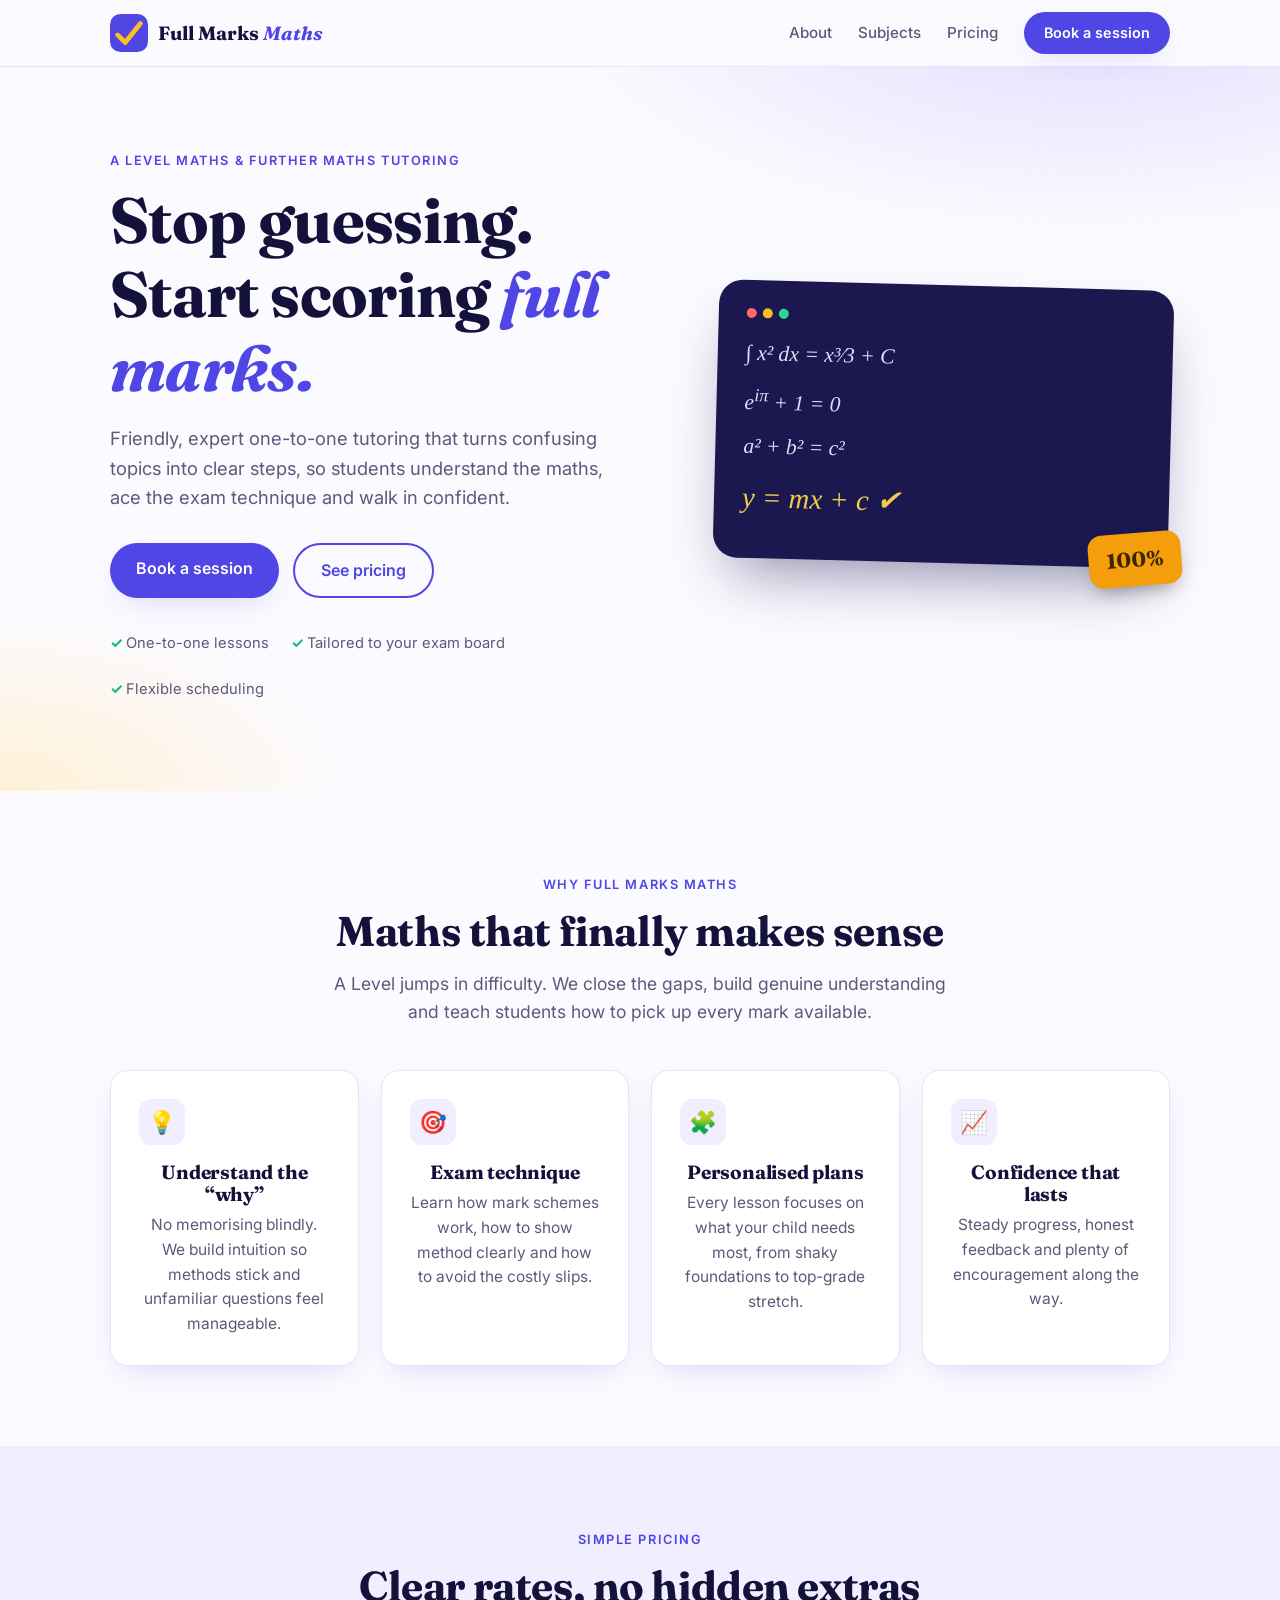
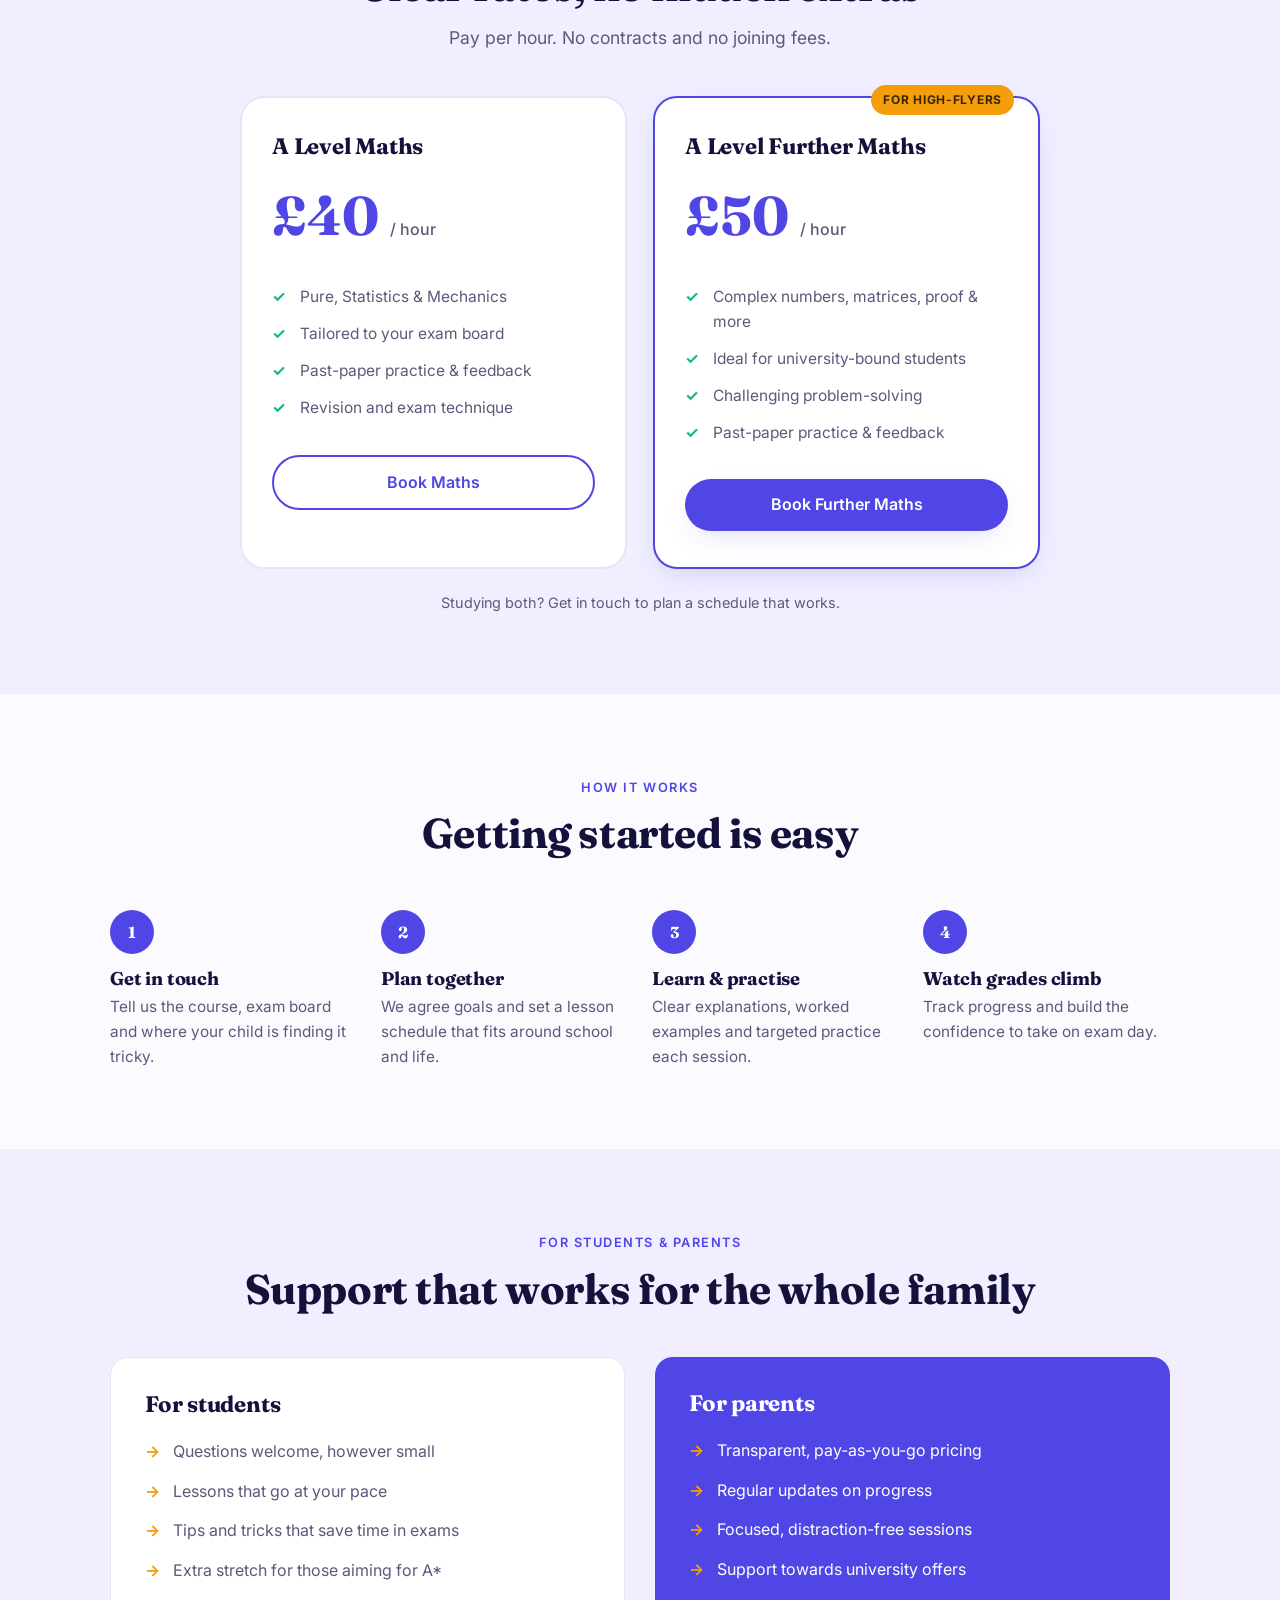
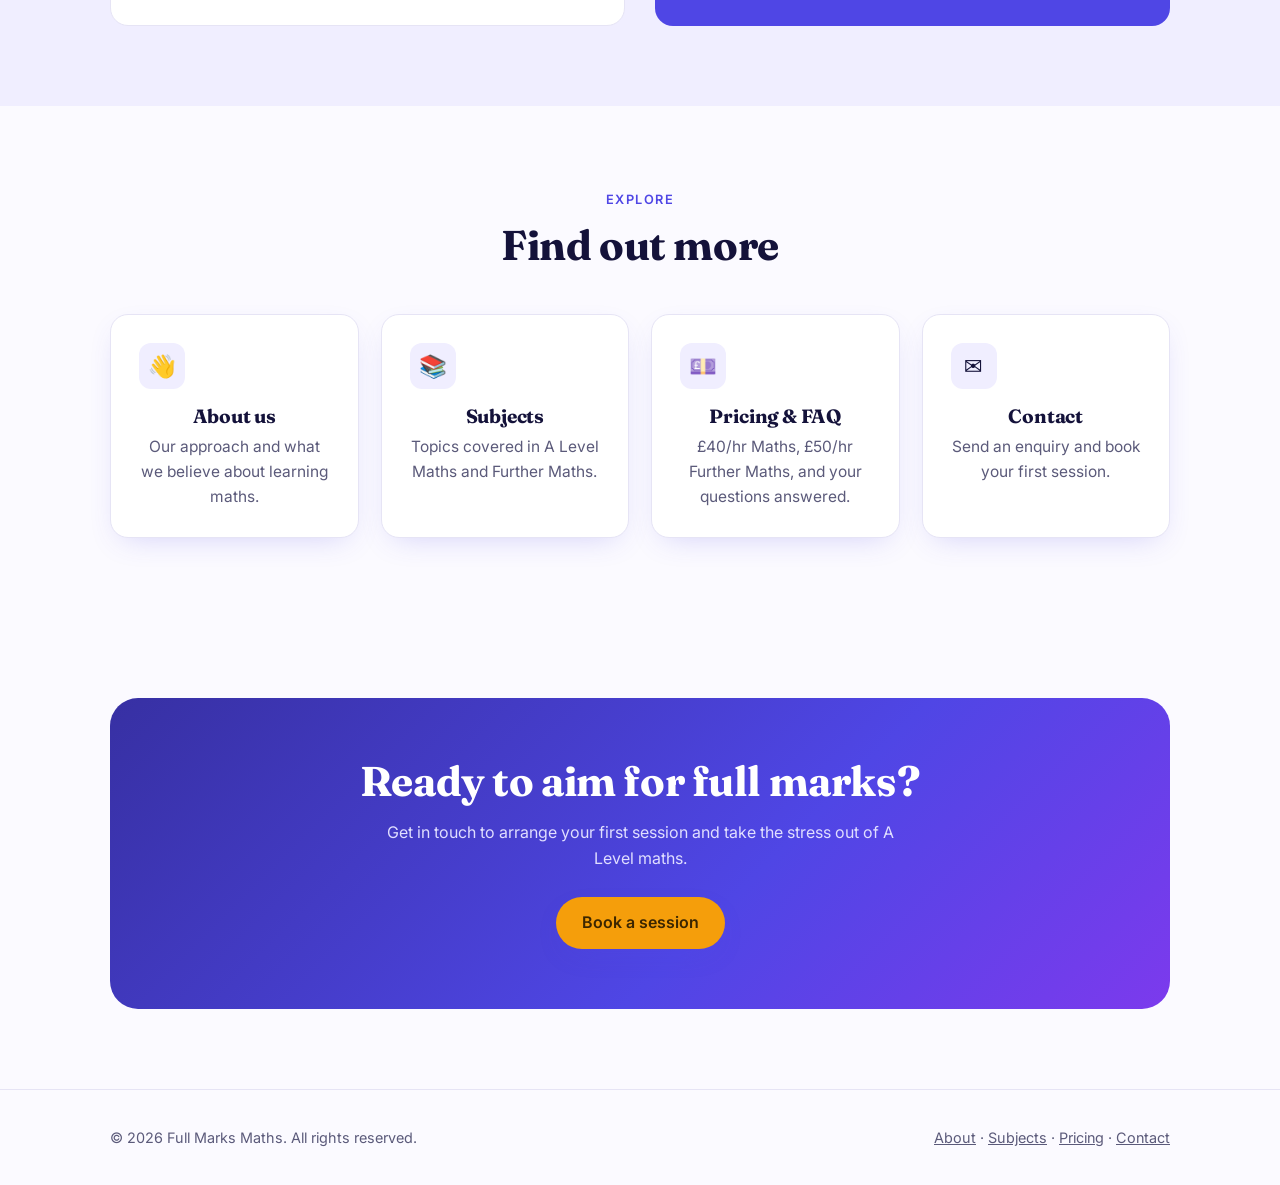
==== commit 16d0071e: "Link all pages from the homepage Co-Authored-By: Claude Sonnet 5.5 <noreply@anthropic.com> Claude-Se" ====
--- a/index.html
+++ b/index.html
@@ -143,6 +143,19 @@
   </div>
 </section>
 
+<section id="explore">
+  <div class="wrap center">
+    <span class="eyebrow">Explore</span>
+    <h2>Find out more</h2>
+    <div class="cards">
+      <a class="card" href="about.html" style="text-decoration:none"><div class="ic">👋</div><h3>About us</h3><p>Our approach and what we believe about learning maths.</p></a>
+      <a class="card" href="subjects.html" style="text-decoration:none"><div class="ic">📚</div><h3>Subjects</h3><p>Topics covered in A Level Maths and Further Maths.</p></a>
+      <a class="card" href="pricing.html" style="text-decoration:none"><div class="ic">💷</div><h3>Pricing &amp; FAQ</h3><p>£40/hr Maths, £50/hr Further Maths, and your questions answered.</p></a>
+      <a class="card" href="contact.html" style="text-decoration:none"><div class="ic">✉️</div><h3>Contact</h3><p>Send an enquiry and book your first session.</p></a>
+    </div>
+  </div>
+</section>
+
 <section id="contact">
   <div class="wrap">
     <div class="band">
@@ -157,7 +170,7 @@
 <footer>
   <div class="wrap">
     <span>© <span id="yr">2026</span> Full Marks Maths. All rights reserved.</span>
-    <span>A Level Maths £40/hr · Further Maths £50/hr</span>
+    <span><a href="about.html">About</a> · <a href="subjects.html">Subjects</a> · <a href="pricing.html">Pricing</a> · <a href="contact.html">Contact</a></span>
   </div>
 </footer>
 <script>document.getElementById('yr').textContent=new Date().getFullYear()</script>
